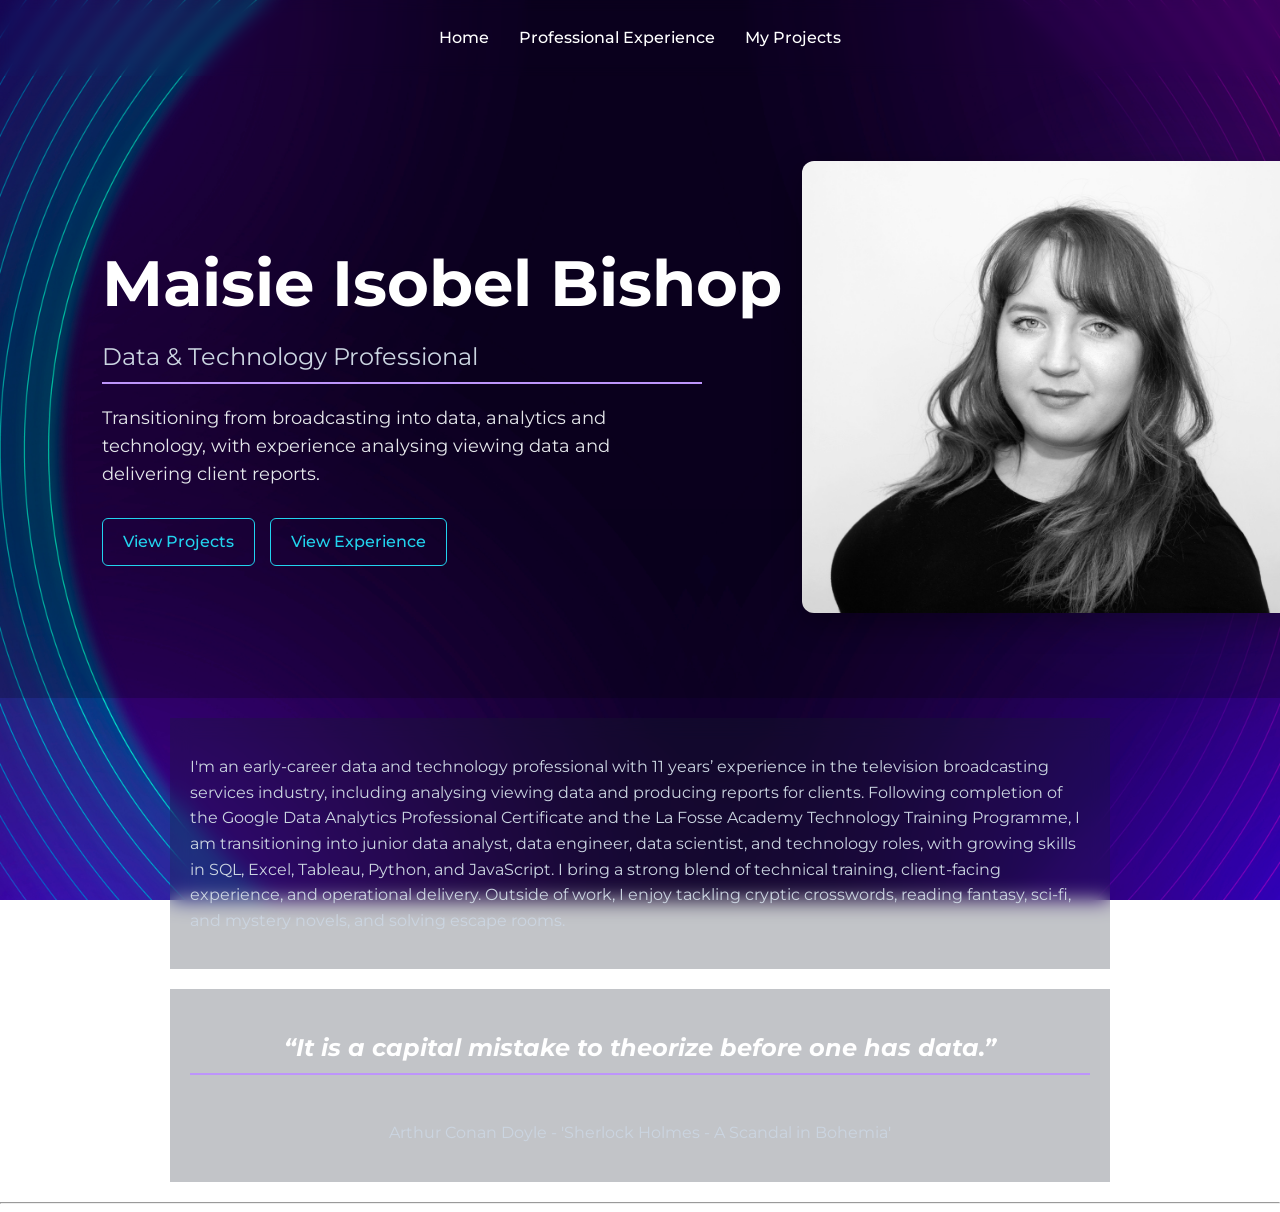
==== index.html @ b6e808f5 "added html, js and css files and images" ====
<link rel="stylesheet" href="style.css">
<!DOCTYPE html>

<html lang="en">
   
    <head>
        <meta charset="UTF-8">
        <meta name="viewport" content="width=device-width, initial-scale=1.0">
        <title> Maisie Bishop </title>
        <script src="index.js" defer></script>
        <link rel ="icon" href="img/micon.ico" type="image/x-icon">
        <meta name="description" content="Learn more about Maisie Bishop.">
        <meta name="author" content="Maisie Bishop">
         <meta name="keywords" content="About Maisie, Professional Experience and more">
    </head>
  <!--- NAVIGATION BAR & TITLE--->  
    <header class="hero">

<nav>
<ul>
<li><a href="/Personal-HTML-CSS-website/home.html">Home</a></li>
<li><a href="/Personal-HTML-CSS-website/cv.html">Professional Experience</a></li>
<li><a href="/Personal-HTML-CSS-website/projects.html">My Projects</a></li>
</ul>
</nav>

<div class="hero-content">
  <div class="hero-text">
    <h1>Maisie Isobel Bishop</h1>
    <h2>Data & Technology Professional</h2>
    <p>Transitioning from broadcasting into data, analytics and technology, with 
        experience analysing viewing data and delivering client reports.</p>
    <div class="hero-buttons">
      <a href="projects.html" class="btn-secondary">View Projects</a>
      <a href="cv.html" class="btn-secondary">View Experience</a>
    </div>
  </div>

  <div class="hero-image">
    <img src="img/maisie.jpeg" alt="Maisie Isobel Bishop">
  </div>
</div>

</header>

    <main>
        <body>
        
          
            <!--- ABOUT ME --->
        
            <section id="about">
            <div class="container">
                 
                <p>I'm an early-career data and technology professional with 11 years’ experience in the television broadcasting services industry,
                    including analysing viewing data and producing reports for clients. 
                    Following completion of the Google Data Analytics Professional Certificate and the La Fosse Academy Technology Training Programme, 
                    I am transitioning into junior data analyst, data engineer, data scientist, and technology roles, with growing skills in SQL, Excel, Tableau, Python, and JavaScript.
                    
                    I bring a strong blend of technical training, client-facing experience, and operational delivery. 
                    Outside of work, I enjoy tackling cryptic crosswords, reading fantasy, sci-fi, and mystery novels, and solving escape rooms.
                </p>
                
                   
            </div>

        
            <div class="quotes">     
                <p>
                <h2><em>“It is a capital mistake to theorize before one has data.” </em></h2>
                <br> Arthur Conan Doyle - 'Sherlock Holmes - A Scandal in Bohemia' </p>

               
            </div>

                <hr>
---- style.css ----
@import url("https://fonts.googleapis.com/css2?family=Montserrat&display=swap");

/* ===============================
   COLOUR SYSTEM
================================ */

:root{

--bg-main:#0F172A;
--bg-section:#1E293B;
--bg-light:#e5e7eb;

--text-heading:#F1F5F9;
--text-body:#CBD5E1;
--text-dark:#111827;

--accent-primary:#22D3EE;
--accent-primary-hover:#06B6D4;

--accent-secondary:#8B5CF6;

--border-subtle:#334155;

}

/* ===============================
   BODY
================================ */

body {

font-family: Montserrat, sans-serif;

background-image: url("img/background3.jpg");
background-size: cover;
background-position: center;
background-attachment: fixed;

color: var(--text-heading);

margin: 0;
padding: 0;
line-height: 1.6;

}

body::before {

content: "";

position: fixed;
inset: 0;

background: rgba(33, 41, 61, 0);

z-index: -1;

}

/* ===============================
   HEADINGS
================================ */

h1,h2,h3,h4,h5{
color:#ffffff;
}

h1{
text-align:center;
font-size:xx-large;
margin-top:40px;
}

h2{
border-bottom:2px solid #bd94fb;
padding-bottom:5px;
}

h3{
text-align:center;
margin-top:20px;
}

h4{
text-align:center;
margin-top:5px;
}

/* ===============================
   HERO
================================ */
.hero {
  position: relative;
  min-height: 50vh; /* slightly taller for layout */
  /* background-image: url("img/header.png"); */
  background-size: cover;
  background-position: center;
  display: flex;
  flex-direction: column; /* keeps nav at top, hero-content below */
  justify-content: flex-start; /* start from top */
  color: var(--text-heading);
}

/* optional overlay to darken background for readability */
.hero::before {
  content: "";
  position: absolute;
  inset: 0;
  background: rgba(0, 0, 0, 0.2);
  z-index: 0;
  pointer-events: none;
}

.hero--small {
  min-height: auto;          /* remove forced height */
  padding: 20px 8px;         /* small top/bottom padding */
  display: flex;
  justify-content: center;    /* horizontal centering */
  align-items: center;        /* vertical centering */
  text-align: center;         /* center text */
}

/* hero-content stacked and compact */
.hero--small .hero-content {
  flex-direction: column !important;  /* stacked layout */
  align-items: center;
  justify-content: center;
  margin: 0;
  gap: 8px;  /* smaller space between headings and paragraph */
  padding: 0; /* remove extra padding */
}

/* Optional: reduce text size for smaller hero */
.hero--small .hero-content h1 {
  font-size: clamp(2rem, 4vw, 2.5rem);
  white-space: normal;  /* allow wrapping if needed */
}

.hero--small .hero-content h2 {
  font-size: clamp(1rem, 2.5vw, 1.5rem);
}

.hero--small .hero-content p {
  font-size: 1rem;
  max-width: 400px;
}

/* ===============================
   NAV
================================ */
.hero nav {
  position: relative;
  z-index: 2;
  padding: 25px 8%;
  backdrop-filter: blur(6px);
}

nav ul {
  list-style: none;
  display: flex;
  gap: 30px;
  justify-content: center;
  padding: 0;
  margin: 0;
}

nav a {
  text-decoration: none;
  color: white;
  font-weight: 500;
  transition: color 0.2s ease;
}

nav a:hover {
  color: var(--accent-primary);
}

/* ===============================
   HERO CONTENT (text + image)
================================ */
.hero-content {
  position: relative;
  z-index: 2;
  display: flex;
  flex-direction: row;       /* side by side */
  align-items: center;       /* vertical center */
  justify-content: space-between; /* pushes text left, image right */
  width: 100%;               /* fill full width of hero */
  max-width: 1200px;         /* optional: limits content stretch */
  margin: 0 auto;            /* centers the content block */
  padding: 80px 8%;          /* adds space from edges */
  gap: 60px;                 /* extra space between text and image */
}

/* text column */
.hero-text {
  flex: 1;
  max-width: 600px;          /* prevents text from taking full half-width */
}

/* image column */
.hero-image {
  flex: 1;
  display: flex;
  justify-content: flex-end; /* keeps image to the right */
  align-items: center;
  position: relative;
  max-width: 500px;          /* optional to limit image width */
}

.hero-image img {
  max-width: 100%;
  height: auto;
  border-radius: 12px;
  box-shadow: 0 10px 30px rgba(0,0,0,0.3);
}

/* subtle glow */
.hero-image::before {
  content: "";
  position: absolute;
  width: 350px;
  height: 350px;
  border-radius: 50%;
  background: radial-gradient(circle, rgba(34,211,238,0.25) 0%, rgba(139,92,246,0.15) 70%, transparent 100%);
  filter: blur(80px);
  z-index: -1;
  top: 50%;
  right: -50px;
  transform: translateY(-50%);
  pointer-events: none;
}

/* ===============================
   HEADINGS
================================ */
.hero h1 {
  font-size: clamp(2.8rem, 5vw, 4rem);
  margin-bottom: 10px;
  line-height: 1.1;
  color: white; /* match nav */
  white-space: nowrap;
}

.hero h2 {
  font-weight: 400;
  color: var(--text-body);
  margin-bottom: 20px;
}

.hero p {
  color: #e5e7eb; /* light text for readability */
  margin-bottom: 30px;
  font-size: 1.1rem;
  max-width: 520px;
}

/* ===============================
   RESPONSIVE
================================ */
@media (max-width: 900px) {
  .hero-content {
    flex-direction: column; /* stack text + image */
    text-align: center;
  }

  .hero-image {
    margin-top: 30px;
  }

  .hero-image::before {
    width: 250px;
    height: 250px;
    right: 0;
    top: 50%;
    transform: translateY(-50%);
  }

  .hero-text h1,
  .hero-text h2,
  .hero-text p {
    text-align: center;
    white-space: normal;
  }
}

/* ===============================
   BUTTONS
================================ */

.hero-buttons {
display: flex;
gap: 15px;
flex-wrap: wrap;
}

.btn-primary {
background: var(--accent-primary);
color: var(--bg-main);
padding: 10px 20px;
border-radius: 6px;
text-decoration: none;
font-weight: 500;
transition: background 0.2s ease;
}

.btn-primary:hover {
background: var(--accent-primary-hover);
}

.btn-secondary {
background: transparent;
border: 1px solid var(--accent-primary);
color: var(--accent-primary);
padding: 10px 20px;
border-radius: 6px;
text-decoration: none;
font-weight: 500;
transition: all 0.2s ease;
}

.btn-secondary:hover {
background: var(--accent-primary);
color: var(--bg-main);
}

/* ===============================
   CONTAINERS
================================ */

.container{
width:80%;
max-width:900px;
margin:20px auto;
/* background-color:var(--bg-light); */
/* border:2px solid #22505f; */
padding:20px;
}

.quotes{
text-align:center;
width:80%;
max-width:900px;
margin:20px auto;
/* background-color:var(--bg-light); */
/* border:2px solid #22505f; */
padding:20px;
}

.container::before {

content: "";

position: fixed;
inset: 0;

background: rgba(25, 31, 46, 0.263);

z-index: -1;

}

.quotes::before {

content: "";

position: fixed;
inset: 0;

background: rgba(25, 31, 46, 0.263);

z-index: -1;

}

/* ===============================
   FOOTER
================================ */

footer{

text-align:center;
background-color:#22505f;
padding:10px;
font-size:14px;
color:var(--bg-light);
margin-top:40px;

}

/* ===============================
   IMAGES
================================ */

img{

display:block;
margin:5px auto;
max-width:100%;
height:auto;

background-color:var(--bg-light);
box-shadow:5px 5px 15px rgba(0,0,0,0.3);

}

/* ===============================
   LISTS   
================================ */

ul li:not(nav ul li) {
  list-style: none; /* remove default bullets */
  position: relative;
  padding-left: 24px; /* space for custom bullet */
  margin-bottom: 10px;
}

/* Custom bullet */
ul li:not(nav ul li)::before {
  content: '';
  position: absolute;
  left: 0;
  top: 50%;
  transform: translateY(-50%);
  width: 12px;
  height: 12px;
  border-radius: 50%;
  background: linear-gradient(135deg, #22D3EE, #8B5CF6);
  box-shadow: 0 2px 6px rgba(0,0,0,0.2);
}


/* ===============================
   EXPERIENCE SECTION
================================ */

#experience{
margin-top:40px;
}

#experience article.role{

margin-bottom:40px;
padding:20px;

border:2px solid #22505f;
border-radius:10px;

background-color:var(--bg-light);

}

#experience .role-meta{

text-align:center;
font-style:italic;
color:#6b7280;
margin-bottom:15px;

}

#experience ul{

list-style:none;
padding-left:0;
margin:20px 0;

}

#experience ul li{

border:1px solid #1f3f4b;
border-radius:5px;
padding:8px 12px;
margin-bottom:10px;

background-color:var(--bg-light);

}

.container,
.quotes,
#experience article.role {

/* background: rgba(30,41,59,0.85); */

/* border: 1px solid var(--border-subtle); */

border-radius: 12px;

backdrop-filter: blur(10px);

color: var(--text-body);

}

/* ===============================
   VIDEO
================================ */

video{
display:block;
margin:20px auto;
}

/* ===============================
   CAROUSEL
================================ */

.experience{
max-width:700px;
margin:auto;
padding:20px 20px;
text-align:center;
}

.timeline-carousel{
display: flex;
  flex-direction: column; /* stack children vertically */
  align-items: center;    /* center horizontally */
  position: relative;
}

.carousel-viewport{
 width: 100%;
  overflow: hidden;
  position: relative;
  display: flex;   
}

.carousel-track{
display:flex;
transition:transform .5s ease;
}

.experience-card{

min-width:100%;
/* background:#f7f7f7; */

padding:35px;
border-radius:14px;

box-shadow:0 8px 25px rgba(0,0,0,.08);

text-align:left;
box-sizing:border-box;

}

.experience-card li {
  list-style: none;       /* ensure no default bullet */
  position: relative;
  padding-left: 24px;
  margin-bottom: 10px;
}

/* custom bullet inside experience cards */
.experience-card li::before {
  content: '';
  position: absolute;
  left: 0;
  top: 50%;
  transform: translateY(-50%);
  width: 12px;
  height: 12px;
  border-radius: 50%;
  background: linear-gradient(135deg, #22D3EE, #8B5CF6);
  box-shadow: 0 2px 6px rgba(0,0,0,0.2);
}

/* arrows */

.carousel-btn{

position:absolute;
  top: 40%;                  /* center vertically relative to viewport */
  transform: translateY(-50%); /* truly center the button */
background:rgba(49, 171, 198, 0.467);
border:none;

font-size:26px;
cursor:pointer;

padding:12px 16px;
border-radius:50%;

box-shadow:0 4px 15px rgba(0,0,0,.15);

z-index:5;

}

.prev{left:-40px;}
.next{right:-40px;}

/* dots */

.timeline-carousel .pagination-dots {
  display: flex;
  justify-content: center;
  gap: 10px;
  margin-top: 15px;

  /* Force dots below everything */
  clear: both;
  width: 100%;
  position: relative;
  z-index: 5;
}

.timeline-carousel .dot {
  width: 14px;
  height: 14px;
  border-radius: 50%;
  background: linear-gradient(135deg, #22D3EE, #8B5CF6);
  cursor: pointer;
  transition: transform 0.3s ease, box-shadow 0.3s ease;
}

.timeline-carousel .dot.active {
  
  box-shadow: 0 0 12px rgba(34, 211, 238, 0.6), 0 0 8px rgba(139, 92, 246, 0.6);
}
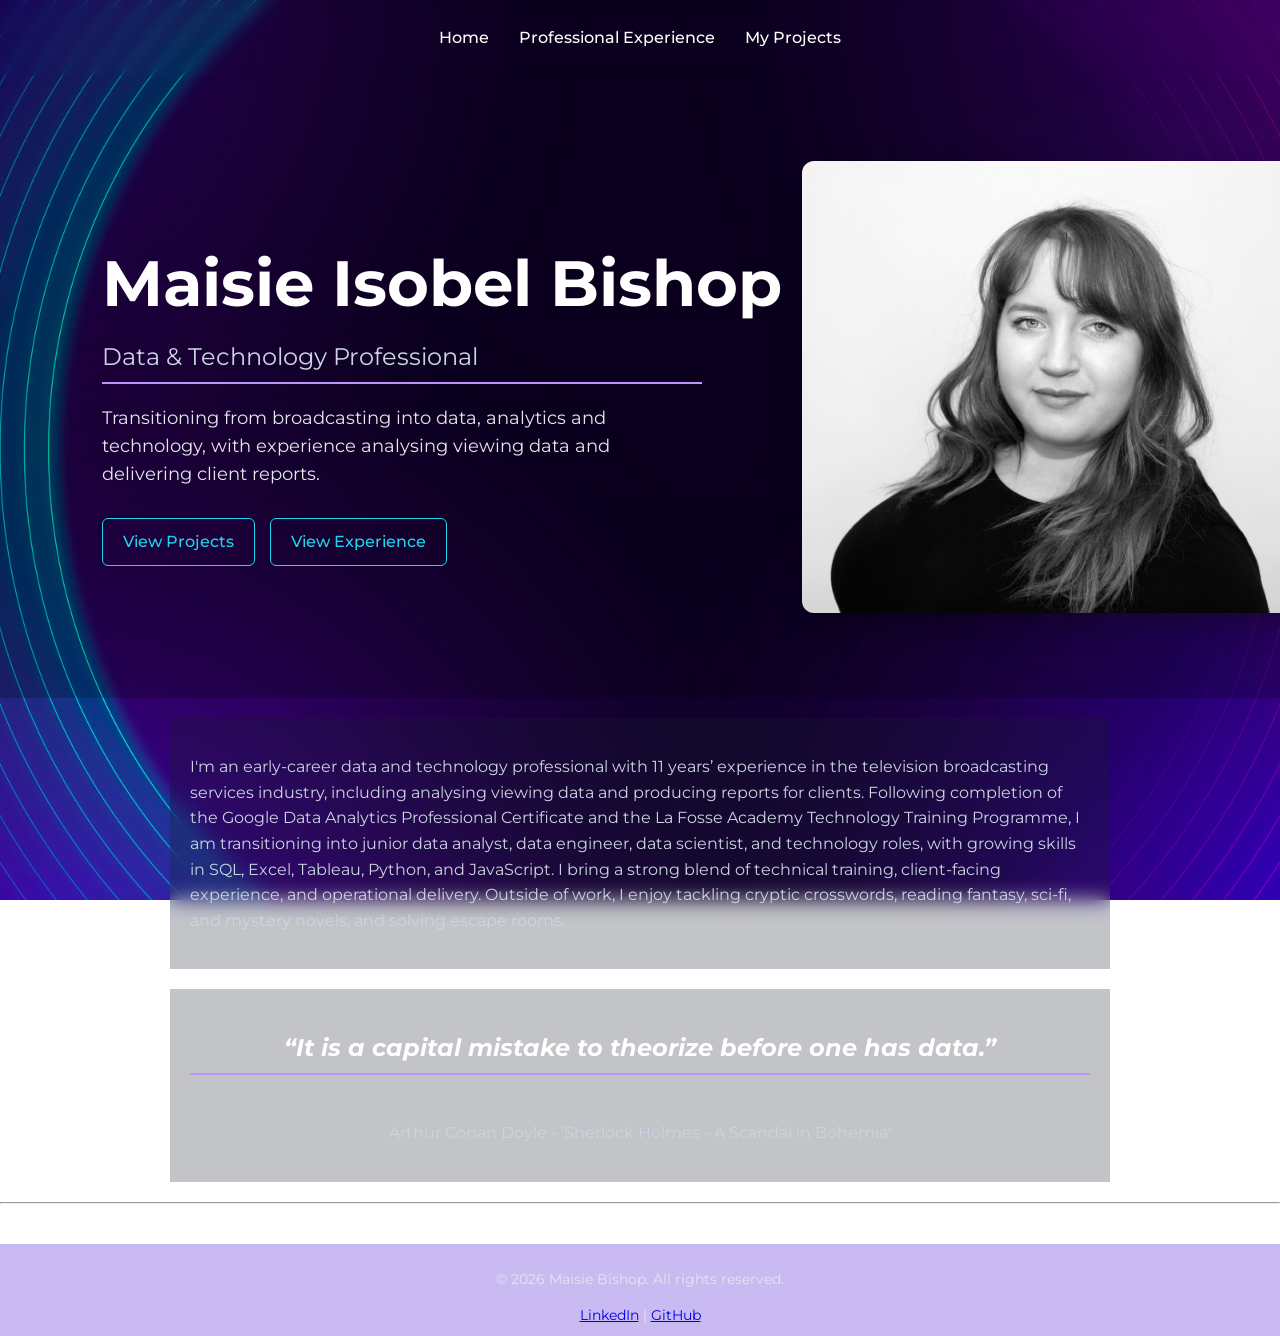
==== commit 3b8ad97c: "changed nav links and added footer" ====
--- a/index.html
+++ b/index.html
@@ -18,9 +18,9 @@
 
 <nav>
 <ul>
-<li><a href="/Personal-HTML-CSS-website/home.html">Home</a></li>
-<li><a href="/Personal-HTML-CSS-website/cv.html">Professional Experience</a></li>
-<li><a href="/Personal-HTML-CSS-website/projects.html">My Projects</a></li>
+<li><a href="/index.html">Home</a></li>
+<li><a href="/cv.html">Professional Experience</a></li>
+<li><a href="/projects.html">My Projects</a></li>
 </ul>
 </nav>
 
@@ -73,4 +73,8 @@
                
             </div>
 
-                <hr>+                <hr>
+
+                <footer>
+                    <p>© 2026 Maisie Bishop. All rights reserved.</p> <a href="https://www.linkedin.com/in/maisie-bishop-5b286761/" target="_blank">LinkedIn</a> | <a href="https://github.com/Maisie90" target="_blank">GitHub</a>
+                </footer>
--- a/style.css
+++ b/style.css
@@ -621,4 +621,17 @@
 .timeline-carousel .dot.active {
   
   box-shadow: 0 0 12px rgba(34, 211, 238, 0.6), 0 0 8px rgba(139, 92, 246, 0.6);
-}+}
+
+/* =========================
+ FOOTER
+========================= */
+footer{
+text-align:center;
+background-color: #8867e274;
+padding:10px;       
+font-size:14px;
+color:var(--bg-light);
+margin-top:40px;
+}
+
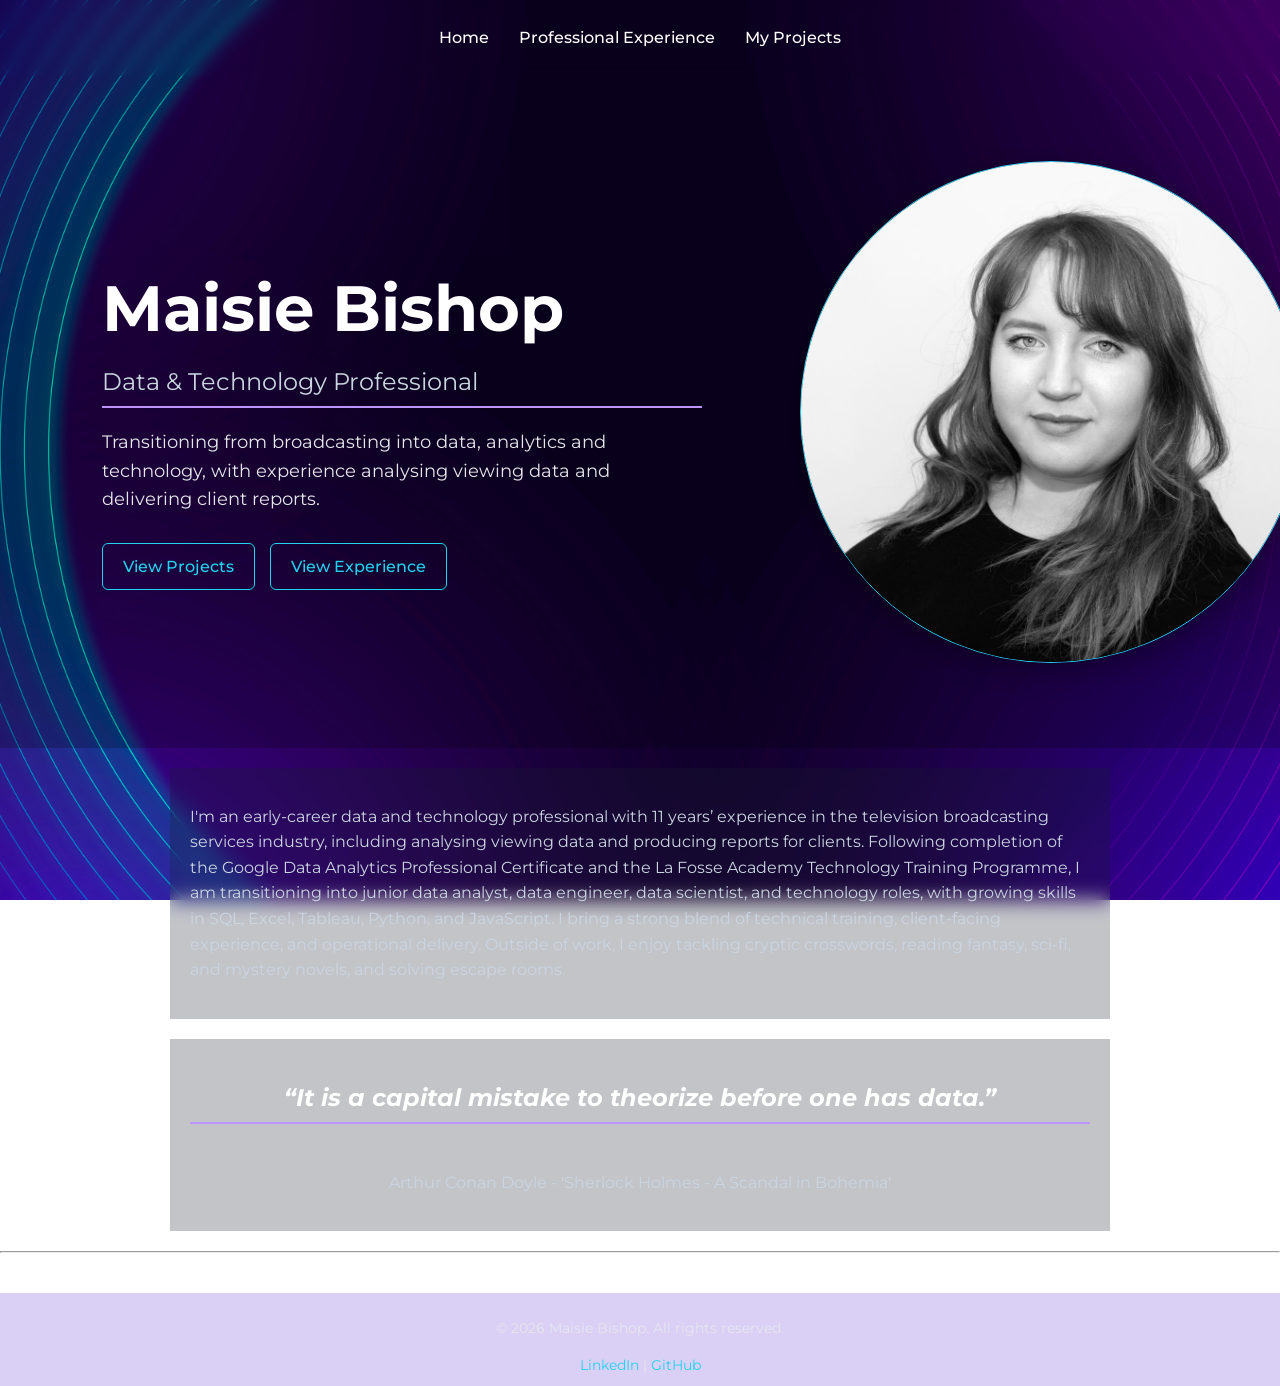
==== commit 18def529: "edits for better mobile layout" ====
--- a/index.html
+++ b/index.html
@@ -26,7 +26,7 @@
 
 <div class="hero-content">
   <div class="hero-text">
-    <h1>Maisie Isobel Bishop</h1>
+    <h1>Maisie Bishop</h1>
     <h2>Data & Technology Professional</h2>
     <p>Transitioning from broadcasting into data, analytics and technology, with 
         experience analysing viewing data and delivering client reports.</p>
--- a/style.css
+++ b/style.css
@@ -57,6 +57,11 @@
 
 }
 
+/* Prevent horizontal overflow on mobile */
+html, body {
+  overflow-x: hidden;
+}
+
 /* ===============================
    HEADINGS
 ================================ */
@@ -92,7 +97,6 @@
 .hero {
   position: relative;
   min-height: 50vh; /* slightly taller for layout */
-  /* background-image: url("img/header.png"); */
   background-size: cover;
   background-position: center;
   display: flex;
@@ -211,25 +215,13 @@
 .hero-image img {
   max-width: 100%;
   height: auto;
-  border-radius: 12px;
+  border-radius: 50%;   /* makes the image a circle */
+  object-fit: cover;    /* ensures the image fills the circle nicely */
+  aspect-ratio: 1 / 1;  /* keeps it perfectly square */
   box-shadow: 0 10px 30px rgba(0,0,0,0.3);
-}
-
-/* subtle glow */
-.hero-image::before {
-  content: "";
-  position: absolute;
-  width: 350px;
-  height: 350px;
-  border-radius: 50%;
-  background: radial-gradient(circle, rgba(34,211,238,0.25) 0%, rgba(139,92,246,0.15) 70%, transparent 100%);
-  filter: blur(80px);
-  z-index: -1;
-  top: 50%;
-  right: -50px;
-  transform: translateY(-50%);
-  pointer-events: none;
-}
+  border: 1px solid var(--accent-primary);
+}
+
 
 /* ===============================
    HEADINGS
@@ -240,6 +232,8 @@
   line-height: 1.1;
   color: white; /* match nav */
   white-space: nowrap;
+  text-align: left;
+  
 }
 
 .hero h2 {
@@ -282,6 +276,24 @@
     text-align: center;
     white-space: normal;
   }
+}
+
+@media (max-width: 600px){
+
+.hero-content{
+padding:40px 6%;
+gap:30px;
+}
+
+.hero h1{
+white-space:normal;
+text-align:center;
+}
+
+.hero-image{
+justify-content:center;
+}
+
 }
 
 /* ===============================
@@ -329,11 +341,9 @@
 ================================ */
 
 .container{
-width:80%;
+width:90%;
 max-width:900px;
 margin:20px auto;
-/* background-color:var(--bg-light); */
-/* border:2px solid #22505f; */
 padding:20px;
 }
 
@@ -501,6 +511,9 @@
 video{
 display:block;
 margin:20px auto;
+width:100%;
+max-width:100%;
+height:auto;
 }
 
 /* ===============================
@@ -628,10 +641,63 @@
 ========================= */
 footer{
 text-align:center;
-background-color: #8867e274;
+background-color: #8867e24f;
 padding:10px;       
 font-size:14px;
 color:var(--bg-light);
 margin-top:40px;
 }
 
+/* =========================
+ LINKS  
+========================= */
+
+a {
+color: var(--accent-primary);
+text-decoration: none;
+transition: color 0.2s ease;
+}
+
+a:hover {
+color: var(--accent-primary-hover);
+}   
+
+a:visited {
+color: var(--accent-primary);
+}
+
+/* ===============================
+   MOBILE IMPROVEMENTS
+================================ */
+
+@media (max-width: 600px){
+
+.hero-buttons{
+flex-direction:column;
+align-items:center;
+}
+
+.hero-buttons a{
+width:100%;
+max-width:260px;
+text-align:center;
+}
+
+}
+
+@media (max-width: 600px){
+
+.experience-card{
+padding:18px;
+font-size:0.9rem;
+}
+
+.carousel-btn{
+font-size:18px;
+padding:8px 10px;
+}
+
+.prev{left:-10px;}
+.next{right:-10px;}
+
+}
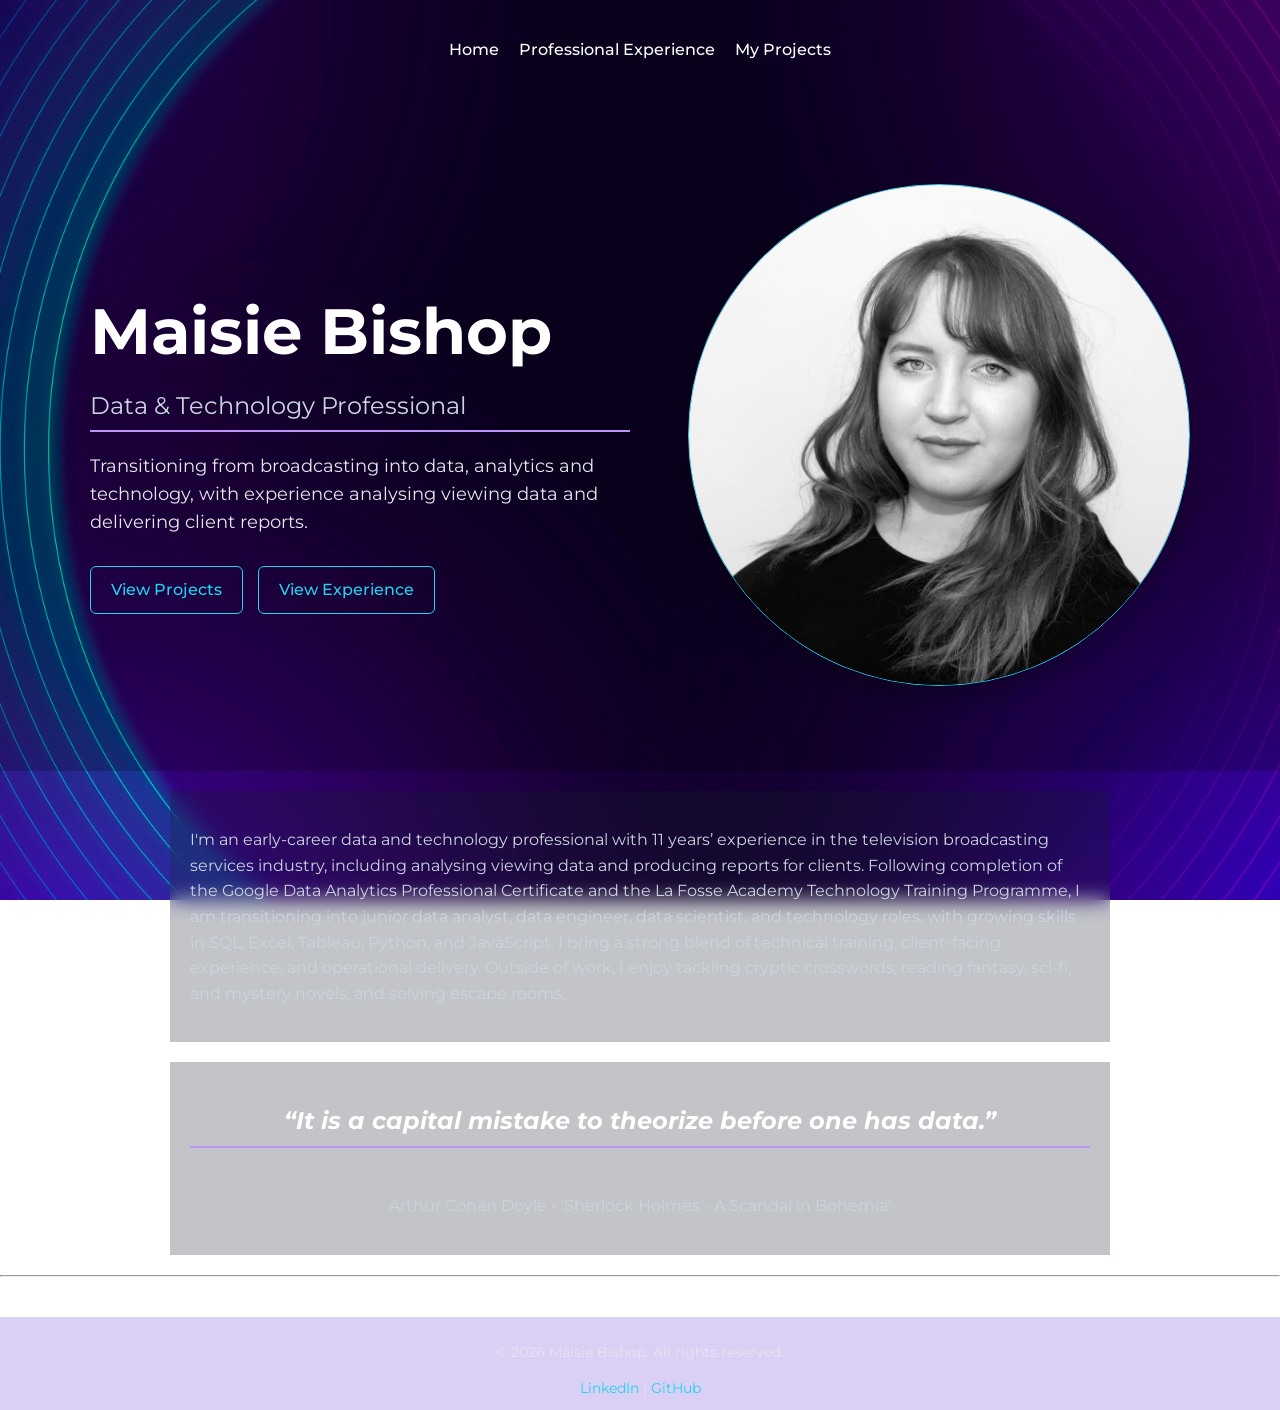
==== commit 6a256967: "fixing mobile nav display and carousel" ====
--- a/index.html
+++ b/index.html
@@ -17,6 +17,13 @@
     <header class="hero">
 
 <nav>
+
+    <input type="checkbox" id="nav-toggle" class="nav-toggle">
+  
+  <label for="nav-toggle" class="nav-toggle-label">
+    <span></span>
+  </label>
+  
 <ul>
 <li><a href="/index.html">Home</a></li>
 <li><a href="/cv.html">Professional Experience</a></li>
--- a/style.css
+++ b/style.css
@@ -96,17 +96,13 @@
 ================================ */
 .hero {
   position: relative;
-  min-height: 50vh; /* slightly taller for layout */
   background-size: cover;
   background-position: center;
-  display: flex;
-  flex-direction: column; /* keeps nav at top, hero-content below */
-  justify-content: flex-start; /* start from top */
   color: var(--text-heading);
 }
 
 /* optional overlay to darken background for readability */
-.hero::before {
+.hero::before, .hero--small::before {
   content: "";
   position: absolute;
   inset: 0;
@@ -115,13 +111,16 @@
   pointer-events: none;
 }
 
+.hero, .hero--small {
+  display: flex;
+  flex-direction: column;
+  justify-content: flex-start; /* Both start from the top now */
+  align-items: center;
+  min-height: auto;
+}
+
 .hero--small {
-  min-height: auto;          /* remove forced height */
-  padding: 20px 8px;         /* small top/bottom padding */
-  display: flex;
-  justify-content: center;    /* horizontal centering */
-  align-items: center;        /* vertical centering */
-  text-align: center;         /* center text */
+  padding: 0 8px 20px 8px; 
 }
 
 /* hero-content stacked and compact */
@@ -153,19 +152,36 @@
    NAV
 ================================ */
 .hero nav {
-  position: relative;
-  z-index: 2;
-  padding: 25px 8%;
-  backdrop-filter: blur(6px);
+ position: relative;
+  z-index: 10;
+  width: 100%;
+  box-sizing: border-box;
+  
+  /* This creates the consistent "gap" from the top of the browser */
+  padding: 40px 15px; 
+  
+  display: flex;
+  justify-content: center;
+  align-items: center;
 }
 
 nav ul {
-  list-style: none;
+list-style: none;
   display: flex;
-  gap: 30px;
+  flex-wrap: wrap;       /* Allows links to wrap to a second line if needed */
+  gap: 20px;            /* Uniform spacing between all items */
   justify-content: center;
+  align-items: center;  /* Vertically centers items if one is taller than others */
   padding: 0;
   margin: 0;
+  width: 100%;
+  max-width: 500px;     /* Prevents links from spreading too wide */
+}
+
+nav li {
+  text-align: center;   /* Forces text like "Professional Experience" to center */
+  display: flex;
+  justify-content: center;
 }
 
 nav a {
@@ -173,6 +189,9 @@
   color: white;
   font-weight: 500;
   transition: color 0.2s ease;
+  display: inline-block;
+  text-align: center;   /* Ensures multi-line links are center-justified */
+  line-height: 1.2;     /* Keeps multi-line links compact */
 }
 
 nav a:hover {
@@ -183,28 +202,29 @@
    HERO CONTENT (text + image)
 ================================ */
 .hero-content {
-  position: relative;
+ position: relative;
   z-index: 2;
   display: flex;
-  flex-direction: row;       /* side by side */
-  align-items: center;       /* vertical center */
-  justify-content: space-between; /* pushes text left, image right */
-  width: 100%;               /* fill full width of hero */
-  max-width: 1200px;         /* optional: limits content stretch */
-  margin: 0 auto;            /* centers the content block */
-  padding: 80px 8%;          /* adds space from edges */
-  gap: 60px;                 /* extra space between text and image */
+  flex-wrap: wrap;          /* prevents overflow */
+  align-items: center;
+  justify-content: center;  /* keeps layout centered */
+  width: 100%;
+  max-width: 1100px;
+  margin: 0 auto;
+  padding: 80px 20px;
+  gap: 60px;
 }
 
 /* text column */
 .hero-text {
   flex: 1;
   max-width: 600px;          /* prevents text from taking full half-width */
+  min-width: 0;
 }
 
 /* image column */
 .hero-image {
-  flex: 1;
+  flex: 1 1 300px;
   display: flex;
   justify-content: flex-end; /* keeps image to the right */
   align-items: center;
@@ -254,8 +274,13 @@
 ================================ */
 @media (max-width: 900px) {
   .hero-content {
-    flex-direction: column; /* stack text + image */
-    text-align: center;
+   flex-direction: column;
+  align-items: center;
+  justify-content: center;
+  text-align: center;
+  width: 100%;
+   padding:40px 20px;
+  gap:30px;
   }
 
   .hero-image {
@@ -278,22 +303,134 @@
   }
 }
 
-@media (max-width: 600px){
-
-.hero-content{
-padding:40px 6%;
-gap:30px;
-}
-
-.hero h1{
-white-space:normal;
-text-align:center;
-}
-
-.hero-image{
-justify-content:center;
-}
-
+@media (max-width: 600px) {
+
+  /* 1. Reset the content container */
+  .hero-content {
+    width: 100%;
+    box-sizing: border-box; /* Crucial: includes padding in the width calculation */
+    padding: 40px 20px;     /* Fixed pixel padding instead of percentages */
+    margin: 0;              /* Ensure no auto-margins are pushing it */
+    display: flex;
+    flex-direction: column;
+    align-items: center;    /* Center everything horizontally */
+    overflow: hidden;       /* Clip anything that tries to poke out */
+  }
+
+  /* 2. Fix the Image from pushing the boundary */
+  .hero-image {
+    width: 100%;
+    max-width: 280px;      /* Slightly smaller for mobile phones */
+    margin: 20px auto 0 auto; /* Centered with top margin */
+    display: flex;
+    justify-content: center;
+  }
+
+  .hero-image img {
+    width: 100%;           /* Scale to the container */
+    max-width: 250px;      /* Absolute max size on mobile */
+    height: auto;
+  }
+
+  /* 3. Ensure text doesn't overflow */
+  .hero-text {
+    width: 100%;
+    text-align: center;
+  }
+}
+
+/* ===============================
+   BURGER MENU LOGIC
+================================ */
+
+/* Hide checkbox and label by default (Desktop) */
+.nav-toggle, .nav-toggle-label {
+  display: none;
+}
+
+@media (max-width: 768px) {
+  /* Show the hamburger icon */
+  .nav-toggle-label {
+    display: flex;
+    align-items: center;
+    cursor: pointer;
+    position: relative;
+    z-index: 20;
+    padding: 10px;
+  }
+
+  /* Create the 3 lines of the burger */
+  .nav-toggle-label span,
+  .nav-toggle-label span::before,
+  .nav-toggle-label span::after {
+    display: block;
+    background: white;
+    height: 3px;
+    width: 30px;
+    border-radius: 2px;
+    position: relative;
+    transition: all 0.3s ease;
+  }
+
+  .nav-toggle-label span::before,
+  .nav-toggle-label span::after {
+    content: "";
+    position: absolute;
+  }
+
+  .nav-toggle-label span::before { bottom: 10px; }
+  .nav-toggle-label span::after { top: 10px; }
+
+  /* 1. Ensure the nav container itself spans the full screen width */
+  .hero nav {
+    width: 100%;
+    padding: 20px 0; /* Remove side padding so burger can hit the edges if needed */
+    justify-content: space-between; /* Pushes burger to one side if you add a logo later */
+    padding-left: 5%; /* Adds a little breathing room for the icon */
+    padding-right: 5%;
+  }
+
+  /* Transform Nav into a dropdown menu */
+  nav ul {
+    position: absolute;
+    top: 100%; /* Sits right below the nav bar */
+    left: 0;
+    width: 100vw; /* Forces it to be exactly 100% of the Viewport Width */
+    margin-left: calc(-5%); /* Offsets the nav's padding-left to stay flush */
+    flex-direction: column;
+    background: rgba(15, 23, 42, 0.95); /* Matches your --bg-main */
+    backdrop-filter: blur(10px);
+    padding: 20px;
+    gap: 20px;
+    text-align: center;
+    
+    /* Hidden by default */
+    opacity: 0;
+    visibility: hidden;
+    transform: translateY(-10px);
+    transition: all 0.3s ease;
+    border-bottom: 1px solid var(--accent-primary);
+  }
+
+  /* SHOW MENU WHEN CHECKBOX IS CLICKED */
+  .nav-toggle:checked ~ ul {
+    opacity: 1;
+    visibility: visible;
+    transform: translateY(0);
+  }
+
+  /* Burger to "X" Animation when checked */
+  .nav-toggle:checked + .nav-toggle-label span { background: transparent; }
+  .nav-toggle:checked + .nav-toggle-label span::before { transform: rotate(45deg); top: 0; }
+  .nav-toggle:checked + .nav-toggle-label span::after { transform: rotate(-45deg); top: 0; }
+
+  /* Ensure links take up full width for easy tapping */
+  nav a {
+    font-size: 1.2rem;
+    padding: 10px;
+    display: block;
+    max-width: 100% !important;
+  }
 }
 
 /* ===============================
@@ -685,19 +822,59 @@
 
 }
 
-@media (max-width: 600px){
-
-.experience-card{
-padding:18px;
-font-size:0.9rem;
-}
-
-.carousel-btn{
-font-size:18px;
-padding:8px 10px;
-}
-
-.prev{left:-10px;}
-.next{right:-10px;}
-
+@media (max-width: 600px) {
+  /* 1. The viewport must be exactly the screen width */
+  .carousel-viewport {
+  overflow: hidden !important; /* Prevents manual scrolling from breaking the JS position */
+    touch-action: pan-y;         /* Allows vertical page scroll, but intercepts horizontal swipes */
+    width: 100%;
+    position: relative;
+  }
+
+  /* 2. The track should only be as wide as the cards it shows */
+  .carousel-track {
+ display: flex;
+    transition: transform 0.4s cubic-bezier(0.25, 1, 0.5, 1); /* Makes the "snap" look professional */
+    will-change: transform; /* Helps mobile performance */
+  }
+
+  /* 3. THE CARD: The ultimate wrapping fix */
+  .experience-card {
+    flex: 0 0 100% !important;
+    width: 100% !important;
+    min-width: 100% !important;
+    max-width: 100% !important;
+    box-sizing: border-box !important;
+    padding: 30px 20px !important;
+    
+    /* Force text behavior */
+    display: block !important; 
+    white-space: normal !important; 
+    word-break: break-word !important;
+    overflow-wrap: break-word !important;
+    height: auto !important;
+  }
+
+  /* 4. Force EVERY text element to wrap */
+  .experience-card h3, 
+  .experience-card h4, 
+  .experience-card p, 
+  .experience-card ul, 
+  .experience-card li {
+    display: block !important;
+    white-space: normal !important;
+    width: 100% !important;
+    max-width: 100% !important;
+    text-align: left !important;
+    overflow: visible !important;
+    margin-bottom: 10px;
+  }
+
+  /* 5. Center the arrows relative to the card */
+  .carousel-btn {
+ display: none !important;
+  }
+
+  /* .prev { left: 5px !important; }
+  .next { right: 5px !important; } */
 }
